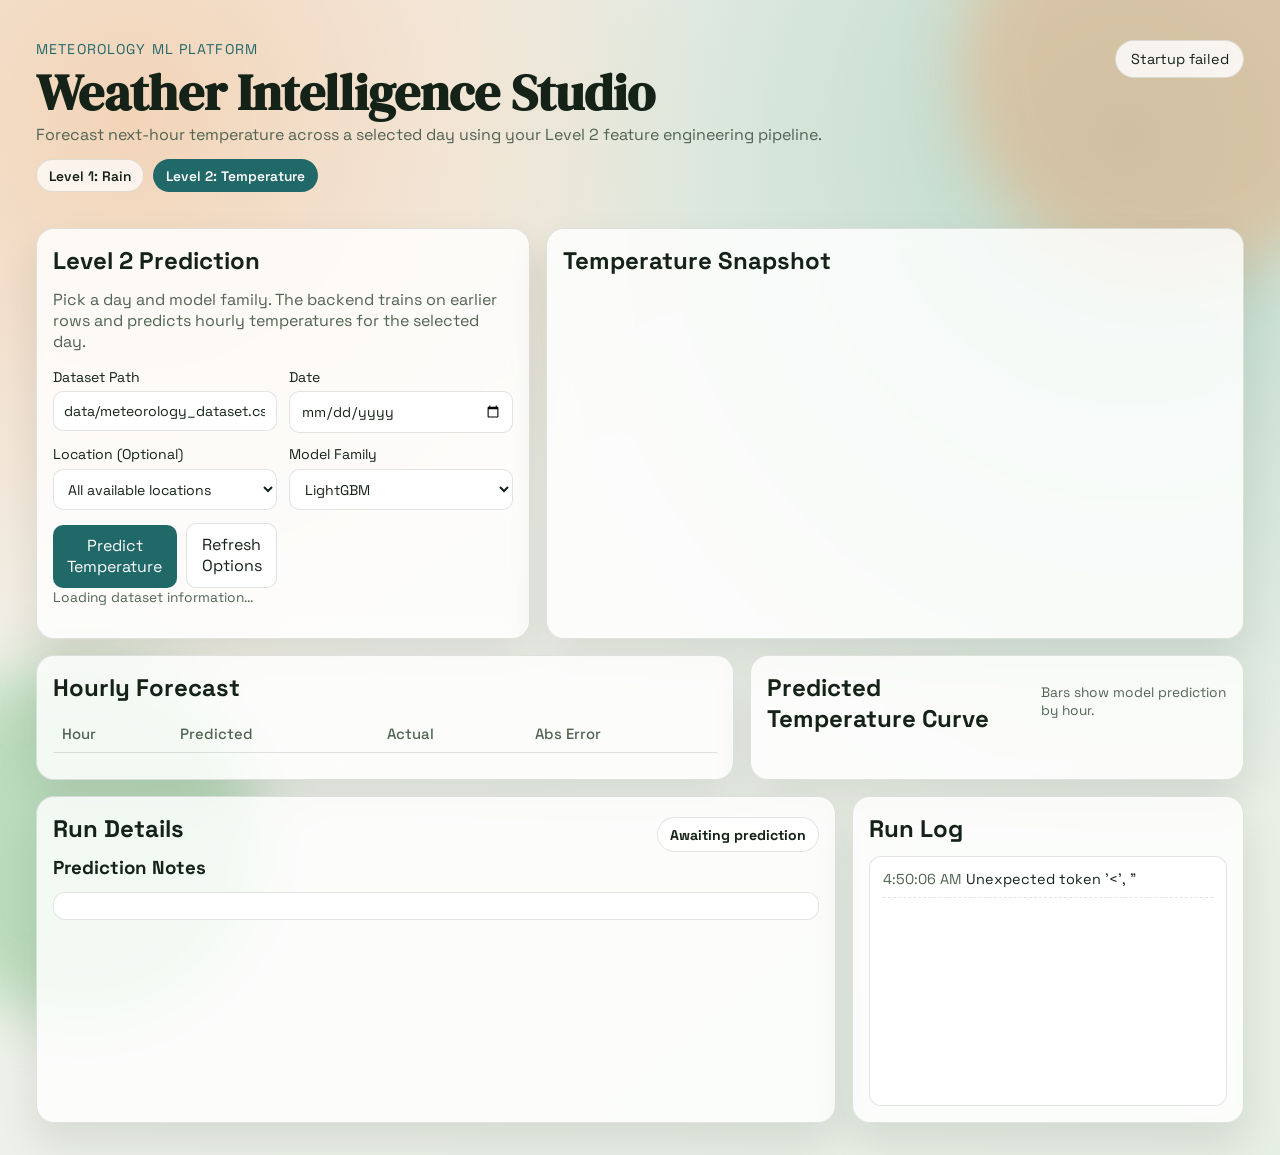
==== Interface/level2.html @ 1ecc757b "Level 2 Interface (Broken)" ====
<!doctype html>
<html lang="en">
<head>
	<meta charset="UTF-8">
	<meta name="viewport" content="width=device-width, initial-scale=1.0">
	<title>Weather Intelligence Studio - Level 2</title>
	<link rel="preconnect" href="https://fonts.googleapis.com">
	<link rel="preconnect" href="https://fonts.gstatic.com" crossorigin>
	<link href="https://fonts.googleapis.com/css2?family=Space+Grotesk:wght@400;500;700&family=DM+Serif+Display:ital@0;1&display=swap" rel="stylesheet">
	<link rel="stylesheet" href="style.css">
</head>
<body>
	<div class="bg-shape bg-shape-1" aria-hidden="true"></div>
	<div class="bg-shape bg-shape-2" aria-hidden="true"></div>

	<header class="topbar">
		<div>
			<p class="eyebrow">Meteorology ML Platform</p>
			<h1>Weather Intelligence Studio</h1>
			<p class="subtitle">Forecast next-hour temperature across a selected day using your Level 2 feature engineering pipeline.</p>
			<div class="level-nav">
				<a class="level-link" href="index.html">Level 1: Rain</a>
				<a class="level-link active" href="level2.html">Level 2: Temperature</a>
			</div>
		</div>
		<div class="status-pill" id="status-pill">System ready</div>
	</header>

	<main class="layout">
		<section class="card card-control">
			<h2>Level 2 Prediction</h2>
			<p class="card-intro">Pick a day and model family. The backend trains on earlier rows and predicts hourly temperatures for the selected day.</p>

			<form id="level2-form" class="controls-grid">
				<label>
					Dataset Path
					<input type="text" id="dataset-path" value="data/meteorology_dataset.csv" placeholder="Path to CSV dataset">
				</label>

				<label>
					Date
					<input type="date" id="selected-date">
				</label>

				<label>
					Location (Optional)
					<select id="location-select">
						<option value="">All available locations</option>
					</select>
				</label>

				<label>
					Model Family
					<select id="model-family">
						<option value="lgbm">LightGBM</option>
						<option value="xgb">XGBoost</option>
						<option value="rf">RandomForest</option>
						<option value="lr">Linear Regression</option>
						<option value="vote">Voting (RF + XGB + LGBM)</option>
					</select>
				</label>

				<div class="control-actions">
					<button type="submit" class="btn btn-primary" id="predict-btn">Predict Temperature</button>
					<button type="button" class="btn btn-secondary" id="refresh-options-btn">Refresh Options</button>
				</div>
			</form>

			<p class="hint" id="dataset-range">Loading dataset information...</p>
		</section>

		<section class="card card-kpis">
			<h2>Temperature Snapshot</h2>
			<div class="kpi-grid" id="kpi-grid"></div>
		</section>

		<section class="card card-ranking">
			<h2>Hourly Forecast</h2>
			<div class="table-wrap">
				<table>
					<thead>
						<tr>
							<th>Hour</th>
							<th>Predicted</th>
							<th>Actual</th>
							<th>Abs Error</th>
						</tr>
					</thead>
					<tbody id="hourly-body"></tbody>
				</table>
			</div>
		</section>

		<section class="card card-chart">
			<div class="section-head">
				<h2>Predicted Temperature Curve</h2>
				<p class="hint">Bars show model prediction by hour.</p>
			</div>
			<div id="bars" class="bars"></div>
		</section>

		<section class="card card-details">
			<div class="section-head">
				<h2>Run Details</h2>
				<div class="result-chip" id="prediction-chip">Awaiting prediction</div>
			</div>

			<div class="split-grid" id="split-grid"></div>

			<h3>Prediction Notes</h3>
			<div class="pre-box" id="prediction-notes"></div>
		</section>

		<section class="card card-log">
			<h2>Run Log</h2>
			<div id="run-log" class="log"></div>
		</section>
	</main>

	<template id="kpi-template">
		<article class="kpi-card">
			<p class="kpi-label"></p>
			<p class="kpi-value"></p>
			<p class="kpi-extra"></p>
		</article>
	</template>

	<script src="level2.js"></script>
</body>
</html>
---- Interface/style.css ----
:root {
	--bg-1: #f6f3ee;
	--bg-2: #e6efe4;
	--paper: rgba(255, 255, 255, 0.82);
	--paper-strong: #ffffff;
	--text: #142218;
	--muted: #516352;
	--line: rgba(20, 34, 24, 0.12);
	--primary: #216869;
	--secondary: #d66a2d;
	--accent: #2b8a3e;
	--danger: #a8332b;
	--shadow: 0 20px 40px rgba(20, 34, 24, 0.1);
}

* {
	box-sizing: border-box;
}

body {
	margin: 0;
	min-height: 100vh;
	color: var(--text);
	font-family: "Space Grotesk", sans-serif;
	background:
		radial-gradient(circle at 10% 10%, #f2d4b8 0%, transparent 38%),
		radial-gradient(circle at 88% 12%, #bad8c8 0%, transparent 45%),
		linear-gradient(140deg, var(--bg-1), var(--bg-2));
	position: relative;
	overflow-x: hidden;
}

.bg-shape {
	position: fixed;
	z-index: -1;
	border-radius: 50%;
	filter: blur(30px);
	opacity: 0.4;
}

.bg-shape-1 {
	width: 420px;
	height: 420px;
	background: #f19f68;
	top: -140px;
	right: -100px;
}

.bg-shape-2 {
	width: 360px;
	height: 360px;
	background: #6dbb7a;
	bottom: -120px;
	left: -100px;
}

.topbar {
	max-width: 1240px;
	margin: 0 auto;
	padding: 2.5rem 1rem 1.25rem;
	display: flex;
	align-items: flex-start;
	justify-content: space-between;
	gap: 1rem;
	animation: rise 500ms ease-out;
}

.eyebrow {
	margin: 0;
	color: var(--primary);
	font-size: 0.88rem;
	letter-spacing: 0.08em;
	text-transform: uppercase;
}

h1 {
	margin: 0.35rem 0 0.25rem;
	font-family: "DM Serif Display", serif;
	font-size: clamp(2rem, 4.2vw, 3.2rem);
	line-height: 1.1;
}

.subtitle {
	margin: 0;
	color: var(--muted);
}

.level-nav {
	margin-top: 0.9rem;
	display: flex;
	gap: 0.55rem;
	flex-wrap: wrap;
}

.level-link {
	display: inline-flex;
	align-items: center;
	padding: 0.4rem 0.75rem;
	border-radius: 999px;
	border: 1px solid var(--line);
	background: rgba(255, 255, 255, 0.7);
	color: var(--text);
	text-decoration: none;
	font-size: 0.86rem;
	font-weight: 600;
}

.level-link.active {
	background: var(--primary);
	border-color: transparent;
	color: #fff;
}

.status-pill {
	padding: 0.55rem 0.9rem;
	border-radius: 999px;
	border: 1px solid var(--line);
	background: var(--paper);
	backdrop-filter: blur(8px);
	font-size: 0.9rem;
}

.layout {
	max-width: 1240px;
	margin: 0 auto;
	padding: 1rem 1rem 2rem;
	display: grid;
	grid-template-columns: repeat(12, minmax(0, 1fr));
	gap: 1rem;
}

.card {
	border: 1px solid var(--line);
	border-radius: 18px;
	padding: 1rem;
	background: var(--paper);
	backdrop-filter: blur(9px);
	box-shadow: var(--shadow);
	animation: rise 500ms ease-out;
}

.card h2,
.card h3 {
	margin: 0 0 0.8rem;
}

.card-intro,
.hint {
	margin: 0 0 1rem;
	color: var(--muted);
}

.hint {
	font-size: 0.86rem;
}

.card-control { grid-column: span 5; }
.card-kpis { grid-column: span 7; }
.card-ranking { grid-column: span 7; }
.card-chart { grid-column: span 5; }
.card-details { grid-column: span 8; }
.card-log { grid-column: span 4; }

.controls-grid {
	display: grid;
	grid-template-columns: repeat(2, minmax(0, 1fr));
	gap: 0.8rem;
}

label {
	display: flex;
	flex-direction: column;
	gap: 0.35rem;
	font-size: 0.88rem;
}

input,
select,
button {
	font: inherit;
}

input,
select {
	width: 100%;
	border: 1px solid var(--line);
	border-radius: 10px;
	background: #fff;
	color: var(--text);
	padding: 0.6rem 0.65rem;
}

.control-actions {
	display: flex;
	align-items: flex-end;
	gap: 0.6rem;
}

.btn {
	border: none;
	border-radius: 10px;
	padding: 0.65rem 0.9rem;
	cursor: pointer;
	transition: transform 160ms ease, filter 160ms ease;
}

.btn:hover {
	transform: translateY(-1px);
	filter: brightness(1.02);
}

.btn-primary {
	background: var(--primary);
	color: #fff;
}

.btn-secondary {
	background: #fff;
	color: var(--text);
	border: 1px solid var(--line);
}

.upload-wrap {
	margin: 1rem 0 0;
	display: flex;
	align-items: center;
	gap: 0.7rem;
}

.badge {
	display: inline-flex;
	align-items: center;
	justify-content: center;
	min-width: 88px;
	padding: 0.35rem 0.55rem;
	border-radius: 999px;
	font-size: 0.82rem;
	font-weight: 700;
}

.badge-rain {
	background: rgba(214, 106, 45, 0.16);
	color: #8a3f15;
}

.badge-clear {
	background: rgba(43, 138, 62, 0.14);
	color: #206534;
}

.upload-label {
	color: var(--muted);
}

.kpi-grid {
	display: grid;
	grid-template-columns: repeat(2, minmax(0, 1fr));
	gap: 0.8rem;
}

.kpi-card {
	border: 1px solid var(--line);
	background: var(--paper-strong);
	border-radius: 14px;
	padding: 0.8rem;
}

.kpi-label {
	margin: 0;
	color: var(--muted);
	font-size: 0.82rem;
}

.kpi-value {
	margin: 0.2rem 0;
	font-family: "DM Serif Display", serif;
	font-size: 1.7rem;
	line-height: 1;
}

.kpi-extra {
	margin: 0;
	font-size: 0.84rem;
	color: var(--muted);
}

.table-wrap {
	overflow-x: auto;
}

table {
	width: 100%;
	border-collapse: collapse;
	font-size: 0.93rem;
}

th,
td {
	border-bottom: 1px solid var(--line);
	padding: 0.55rem;
	text-align: left;
}

th {
	color: var(--muted);
	font-weight: 500;
}

tr.highlight {
	background: rgba(43, 138, 62, 0.09);
}

.section-head {
	display: flex;
	justify-content: space-between;
	align-items: center;
	gap: 0.8rem;
}

.bars {
	margin-top: 1rem;
	display: grid;
	gap: 0.7rem;
}

.bar-row {
	display: grid;
	grid-template-columns: 110px 1fr 60px;
	align-items: center;
	gap: 0.6rem;
}

.bar-track {
	height: 14px;
	background: rgba(20, 34, 24, 0.08);
	border-radius: 999px;
	overflow: hidden;
}

.bar-fill {
	height: 100%;
	border-radius: 999px;
	transition: width 500ms ease;
}

.split-grid {
	display: grid;
	grid-template-columns: repeat(3, minmax(0, 1fr));
	gap: 0.7rem;
}

.split-card {
	border: 1px solid var(--line);
	background: var(--paper-strong);
	border-radius: 12px;
	padding: 0.7rem;
}

.split-card h4 {
	margin: 0 0 0.5rem;
}

.split-stat {
	margin: 0.25rem 0;
	font-size: 0.9rem;
}

.matrix {
	display: grid;
	grid-template-columns: repeat(2, 1fr);
	gap: 0.45rem;
	max-width: 350px;
	margin-bottom: 1rem;
}

.cell {
	border: 1px solid var(--line);
	border-radius: 10px;
	padding: 0.7rem;
	background: #fff;
	text-align: center;
}

.cell-label {
	display: block;
	color: var(--muted);
	font-size: 0.78rem;
}

.cell-value {
	font-size: 1.2rem;
	font-weight: 700;
}

.pre-box {
	margin: 0;
	border: 1px solid var(--line);
	background: #fff;
	border-radius: 12px;
	padding: 0.8rem;
	max-height: 220px;
	overflow: auto;
}

.pre-box p {
	margin: 0 0 0.7rem;
}

.pre-box p:last-child {
	margin-bottom: 0;
}

.result-chip {
	padding: 0.45rem 0.75rem;
	border-radius: 999px;
	font-size: 0.88rem;
	font-weight: 700;
	border: 1px solid var(--line);
	background: rgba(255, 255, 255, 0.75);
}

.chip-rain {
	background: rgba(214, 106, 45, 0.16);
	color: #8a3f15;
	border-color: rgba(214, 106, 45, 0.28);
}

.chip-clear {
	background: rgba(43, 138, 62, 0.14);
	color: #206534;
	border-color: rgba(43, 138, 62, 0.24);
}

.log {
	border: 1px solid var(--line);
	background: #fff;
	border-radius: 12px;
	padding: 0.8rem;
	min-height: 250px;
	max-height: 430px;
	overflow: auto;
	font-size: 0.9rem;
}

.log-entry {
	margin: 0 0 0.55rem;
	padding-bottom: 0.55rem;
	border-bottom: 1px dashed var(--line);
}

.log-time {
	color: var(--muted);
	margin-right: 0.35rem;
}

@keyframes rise {
	from {
		opacity: 0;
		transform: translateY(12px);
	}
	to {
		opacity: 1;
		transform: translateY(0);
	}
}

@media (max-width: 1080px) {
	.card-control,
	.card-kpis,
	.card-ranking,
	.card-chart,
	.card-details,
	.card-log {
		grid-column: span 12;
	}

	.controls-grid {
		grid-template-columns: 1fr;
	}

	.control-actions {
		align-items: center;
	}
}

@media (max-width: 720px) {
	.topbar {
		flex-direction: column;
	}

	.kpi-grid,
	.split-grid {
		grid-template-columns: 1fr;
	}

	.bar-row {
		grid-template-columns: 1fr;
	}
}
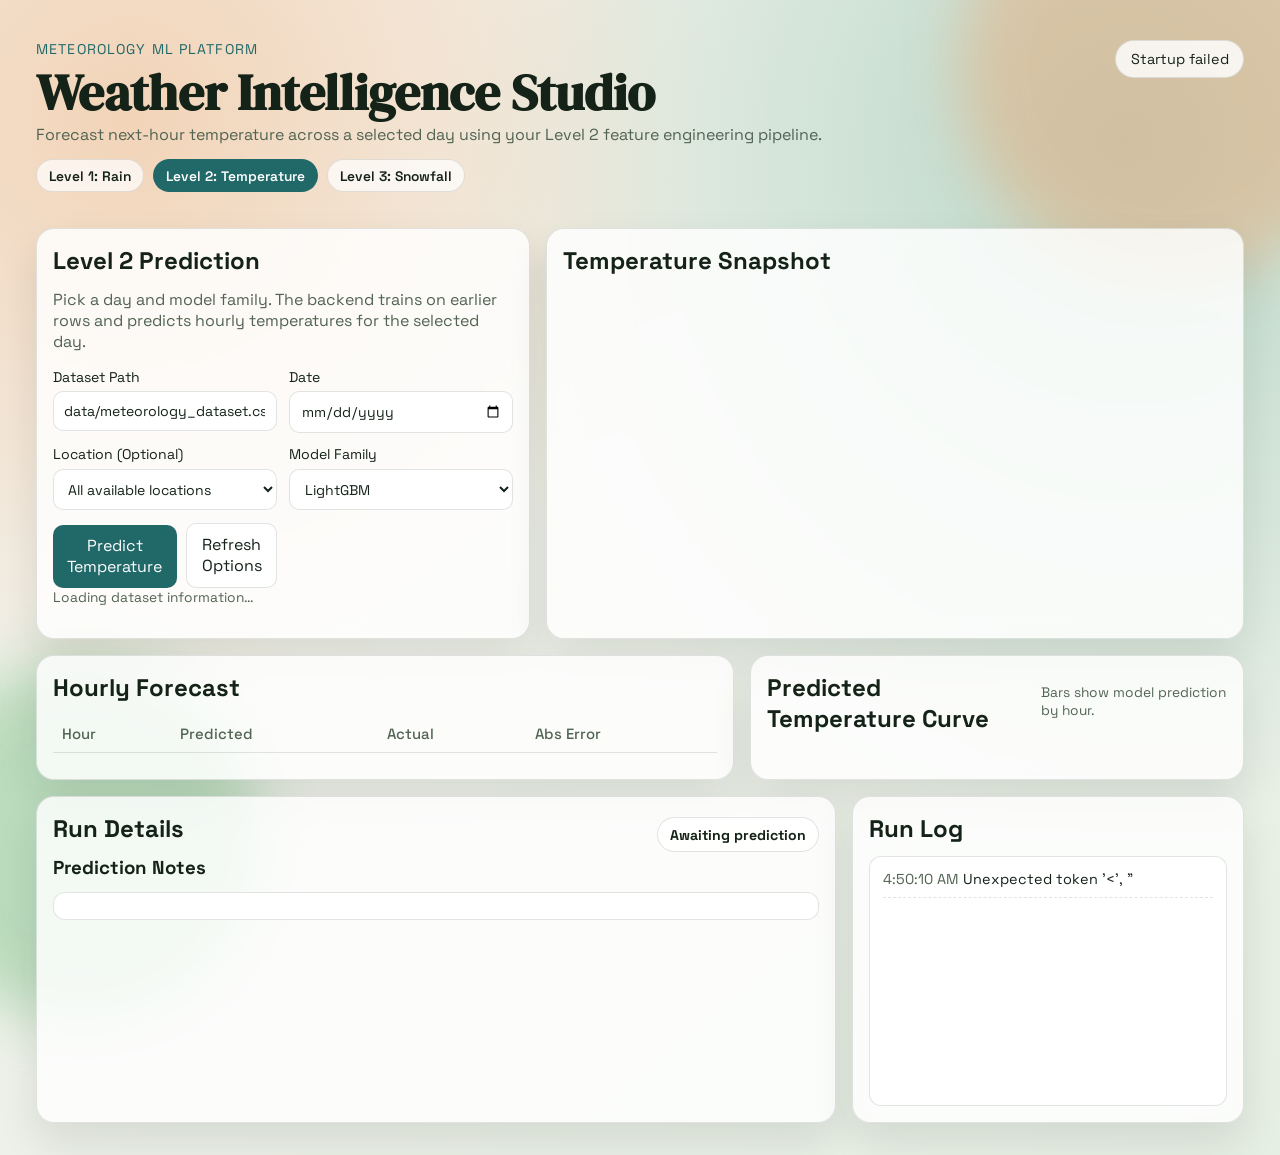
==== commit 5f8ce531: "Added Snowfall Prediction to Website" ====
--- a/Interface/level2.html
+++ b/Interface/level2.html
@@ -1,130 +1,157 @@
 <!doctype html>
 <html lang="en">
-<head>
-	<meta charset="UTF-8">
-	<meta name="viewport" content="width=device-width, initial-scale=1.0">
-	<title>Weather Intelligence Studio - Level 2</title>
-	<link rel="preconnect" href="https://fonts.googleapis.com">
-	<link rel="preconnect" href="https://fonts.gstatic.com" crossorigin>
-	<link href="https://fonts.googleapis.com/css2?family=Space+Grotesk:wght@400;500;700&family=DM+Serif+Display:ital@0;1&display=swap" rel="stylesheet">
-	<link rel="stylesheet" href="style.css">
-</head>
-<body>
-	<div class="bg-shape bg-shape-1" aria-hidden="true"></div>
-	<div class="bg-shape bg-shape-2" aria-hidden="true"></div>
+  <head>
+    <meta charset="UTF-8" />
+    <meta name="viewport" content="width=device-width, initial-scale=1.0" />
+    <title>Weather Intelligence Studio - Level 2</title>
+    <link rel="preconnect" href="https://fonts.googleapis.com" />
+    <link rel="preconnect" href="https://fonts.gstatic.com" crossorigin />
+    <link
+      href="https://fonts.googleapis.com/css2?family=Space+Grotesk:wght@400;500;700&family=DM+Serif+Display:ital@0;1&display=swap"
+      rel="stylesheet"
+    />
+    <link rel="stylesheet" href="style.css" />
+  </head>
+  <body>
+    <div class="bg-shape bg-shape-1" aria-hidden="true"></div>
+    <div class="bg-shape bg-shape-2" aria-hidden="true"></div>
 
-	<header class="topbar">
-		<div>
-			<p class="eyebrow">Meteorology ML Platform</p>
-			<h1>Weather Intelligence Studio</h1>
-			<p class="subtitle">Forecast next-hour temperature across a selected day using your Level 2 feature engineering pipeline.</p>
-			<div class="level-nav">
-				<a class="level-link" href="index.html">Level 1: Rain</a>
-				<a class="level-link active" href="level2.html">Level 2: Temperature</a>
-			</div>
-		</div>
-		<div class="status-pill" id="status-pill">System ready</div>
-	</header>
+    <header class="topbar">
+      <div>
+        <p class="eyebrow">Meteorology ML Platform</p>
+        <h1>Weather Intelligence Studio</h1>
+        <p class="subtitle">
+          Forecast next-hour temperature across a selected day using your Level
+          2 feature engineering pipeline.
+        </p>
+        <div class="level-nav">
+          <a class="level-link" href="index.html">Level 1: Rain</a>
+          <a class="level-link active" href="level2.html"
+            >Level 2: Temperature</a
+          >
+          <a class="level-link" href="level3.html">Level 3: Snowfall</a>
+        </div>
+      </div>
+      <div class="status-pill" id="status-pill">System ready</div>
+    </header>
 
-	<main class="layout">
-		<section class="card card-control">
-			<h2>Level 2 Prediction</h2>
-			<p class="card-intro">Pick a day and model family. The backend trains on earlier rows and predicts hourly temperatures for the selected day.</p>
+    <main class="layout">
+      <section class="card card-control">
+        <h2>Level 2 Prediction</h2>
+        <p class="card-intro">
+          Pick a day and model family. The backend trains on earlier rows and
+          predicts hourly temperatures for the selected day.
+        </p>
 
-			<form id="level2-form" class="controls-grid">
-				<label>
-					Dataset Path
-					<input type="text" id="dataset-path" value="data/meteorology_dataset.csv" placeholder="Path to CSV dataset">
-				</label>
+        <form id="level2-form" class="controls-grid">
+          <label>
+            Dataset Path
+            <input
+              type="text"
+              id="dataset-path"
+              value="data/meteorology_dataset.csv"
+              placeholder="Path to CSV dataset"
+            />
+          </label>
 
-				<label>
-					Date
-					<input type="date" id="selected-date">
-				</label>
+          <label>
+            Date
+            <input type="date" id="selected-date" />
+          </label>
 
-				<label>
-					Location (Optional)
-					<select id="location-select">
-						<option value="">All available locations</option>
-					</select>
-				</label>
+          <label>
+            Location (Optional)
+            <select id="location-select">
+              <option value="">All available locations</option>
+            </select>
+          </label>
 
-				<label>
-					Model Family
-					<select id="model-family">
-						<option value="lgbm">LightGBM</option>
-						<option value="xgb">XGBoost</option>
-						<option value="rf">RandomForest</option>
-						<option value="lr">Linear Regression</option>
-						<option value="vote">Voting (RF + XGB + LGBM)</option>
-					</select>
-				</label>
+          <label>
+            Model Family
+            <select id="model-family">
+              <option value="lgbm">LightGBM</option>
+              <option value="xgb">XGBoost</option>
+              <option value="rf">RandomForest</option>
+              <option value="lr">Linear Regression</option>
+              <option value="vote">Voting (RF + XGB + LGBM)</option>
+            </select>
+          </label>
 
-				<div class="control-actions">
-					<button type="submit" class="btn btn-primary" id="predict-btn">Predict Temperature</button>
-					<button type="button" class="btn btn-secondary" id="refresh-options-btn">Refresh Options</button>
-				</div>
-			</form>
+          <div class="control-actions">
+            <button type="submit" class="btn btn-primary" id="predict-btn">
+              Predict Temperature
+            </button>
+            <button
+              type="button"
+              class="btn btn-secondary"
+              id="refresh-options-btn"
+            >
+              Refresh Options
+            </button>
+          </div>
+        </form>
 
-			<p class="hint" id="dataset-range">Loading dataset information...</p>
-		</section>
+        <p class="hint" id="dataset-range">Loading dataset information...</p>
+      </section>
 
-		<section class="card card-kpis">
-			<h2>Temperature Snapshot</h2>
-			<div class="kpi-grid" id="kpi-grid"></div>
-		</section>
+      <section class="card card-kpis">
+        <h2>Temperature Snapshot</h2>
+        <div class="kpi-grid" id="kpi-grid"></div>
+      </section>
 
-		<section class="card card-ranking">
-			<h2>Hourly Forecast</h2>
-			<div class="table-wrap">
-				<table>
-					<thead>
-						<tr>
-							<th>Hour</th>
-							<th>Predicted</th>
-							<th>Actual</th>
-							<th>Abs Error</th>
-						</tr>
-					</thead>
-					<tbody id="hourly-body"></tbody>
-				</table>
-			</div>
-		</section>
+      <section class="card card-ranking">
+        <h2>Hourly Forecast</h2>
+        <div class="table-wrap">
+          <table>
+            <thead>
+              <tr>
+                <th>Hour</th>
+                <th>Predicted</th>
+                <th>Actual</th>
+                <th>Abs Error</th>
+              </tr>
+            </thead>
+            <tbody id="hourly-body"></tbody>
+          </table>
+        </div>
+      </section>
 
-		<section class="card card-chart">
-			<div class="section-head">
-				<h2>Predicted Temperature Curve</h2>
-				<p class="hint">Bars show model prediction by hour.</p>
-			</div>
-			<div id="bars" class="bars"></div>
-		</section>
+      <section class="card card-chart">
+        <div class="section-head">
+          <h2>Predicted Temperature Curve</h2>
+          <p class="hint">Bars show model prediction by hour.</p>
+        </div>
+        <div id="bars" class="bars"></div>
+      </section>
 
-		<section class="card card-details">
-			<div class="section-head">
-				<h2>Run Details</h2>
-				<div class="result-chip" id="prediction-chip">Awaiting prediction</div>
-			</div>
+      <section class="card card-details">
+        <div class="section-head">
+          <h2>Run Details</h2>
+          <div class="result-chip" id="prediction-chip">
+            Awaiting prediction
+          </div>
+        </div>
 
-			<div class="split-grid" id="split-grid"></div>
+        <div class="split-grid" id="split-grid"></div>
 
-			<h3>Prediction Notes</h3>
-			<div class="pre-box" id="prediction-notes"></div>
-		</section>
+        <h3>Prediction Notes</h3>
+        <div class="pre-box" id="prediction-notes"></div>
+      </section>
 
-		<section class="card card-log">
-			<h2>Run Log</h2>
-			<div id="run-log" class="log"></div>
-		</section>
-	</main>
+      <section class="card card-log">
+        <h2>Run Log</h2>
+        <div id="run-log" class="log"></div>
+      </section>
+    </main>
 
-	<template id="kpi-template">
-		<article class="kpi-card">
-			<p class="kpi-label"></p>
-			<p class="kpi-value"></p>
-			<p class="kpi-extra"></p>
-		</article>
-	</template>
+    <template id="kpi-template">
+      <article class="kpi-card">
+        <p class="kpi-label"></p>
+        <p class="kpi-value"></p>
+        <p class="kpi-extra"></p>
+      </article>
+    </template>
 
-	<script src="level2.js"></script>
-</body>
+    <script src="level2.js"></script>
+  </body>
 </html>
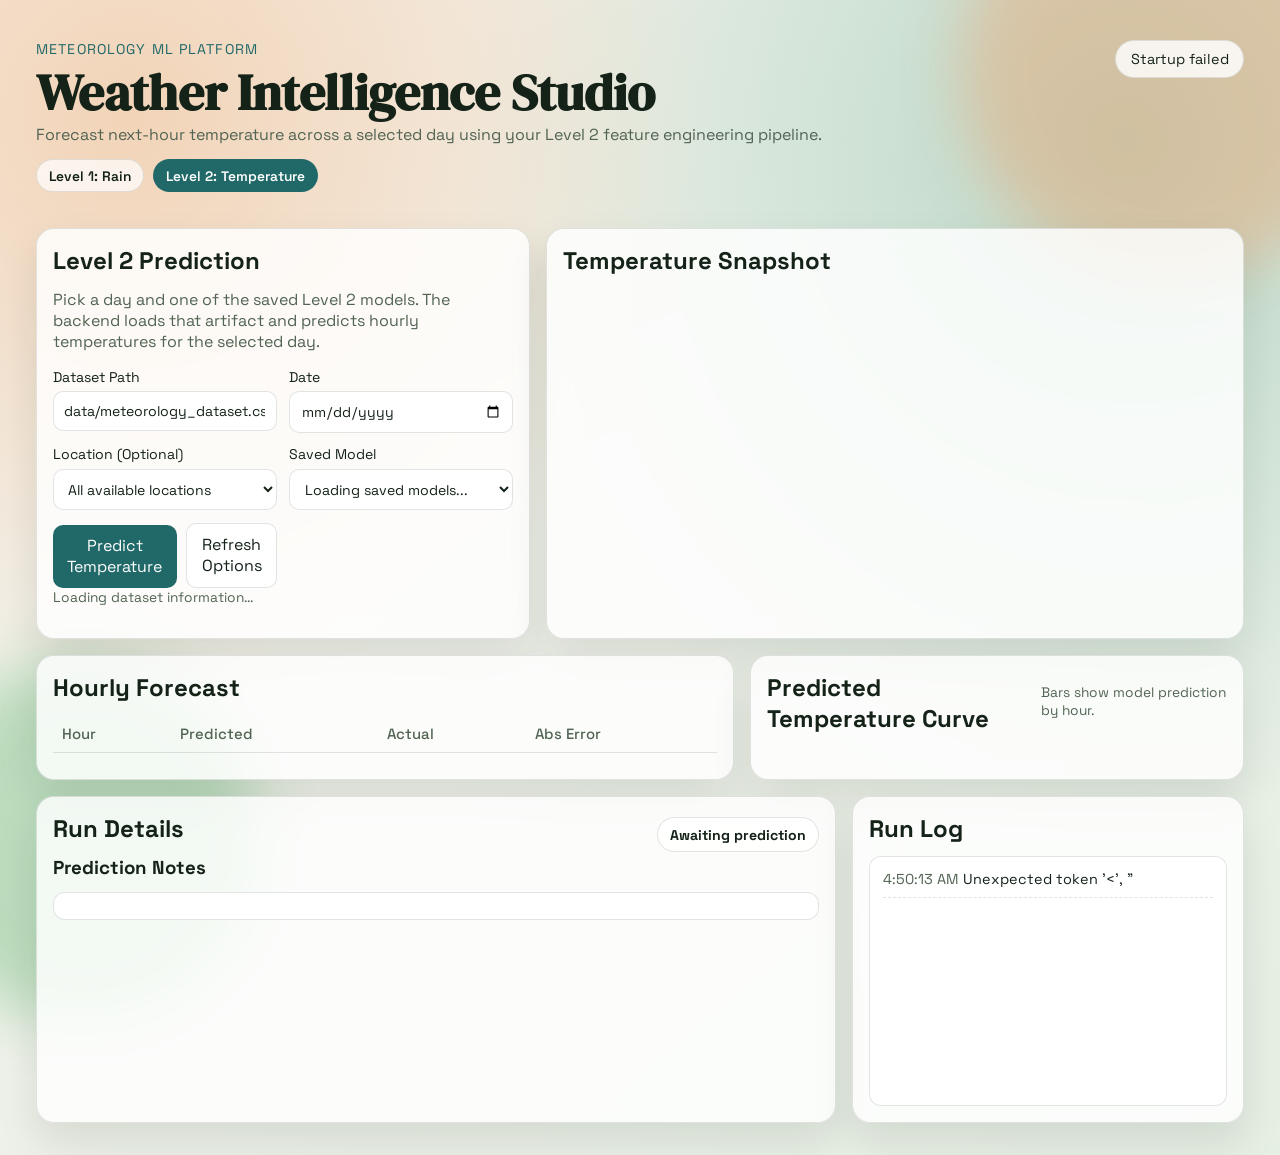
==== commit ebc0b82c: "Level 2 Improvements (Still Bad)" ====
--- a/Interface/level2.html
+++ b/Interface/level2.html
@@ -1,157 +1,126 @@
 <!doctype html>
 <html lang="en">
-  <head>
-    <meta charset="UTF-8" />
-    <meta name="viewport" content="width=device-width, initial-scale=1.0" />
-    <title>Weather Intelligence Studio - Level 2</title>
-    <link rel="preconnect" href="https://fonts.googleapis.com" />
-    <link rel="preconnect" href="https://fonts.gstatic.com" crossorigin />
-    <link
-      href="https://fonts.googleapis.com/css2?family=Space+Grotesk:wght@400;500;700&family=DM+Serif+Display:ital@0;1&display=swap"
-      rel="stylesheet"
-    />
-    <link rel="stylesheet" href="style.css" />
-  </head>
-  <body>
-    <div class="bg-shape bg-shape-1" aria-hidden="true"></div>
-    <div class="bg-shape bg-shape-2" aria-hidden="true"></div>
+<head>
+	<meta charset="UTF-8">
+	<meta name="viewport" content="width=device-width, initial-scale=1.0">
+	<title>Weather Intelligence Studio - Level 2</title>
+	<link rel="preconnect" href="https://fonts.googleapis.com">
+	<link rel="preconnect" href="https://fonts.gstatic.com" crossorigin>
+	<link href="https://fonts.googleapis.com/css2?family=Space+Grotesk:wght@400;500;700&family=DM+Serif+Display:ital@0;1&display=swap" rel="stylesheet">
+	<link rel="stylesheet" href="style.css">
+</head>
+<body>
+	<div class="bg-shape bg-shape-1" aria-hidden="true"></div>
+	<div class="bg-shape bg-shape-2" aria-hidden="true"></div>
 
-    <header class="topbar">
-      <div>
-        <p class="eyebrow">Meteorology ML Platform</p>
-        <h1>Weather Intelligence Studio</h1>
-        <p class="subtitle">
-          Forecast next-hour temperature across a selected day using your Level
-          2 feature engineering pipeline.
-        </p>
-        <div class="level-nav">
-          <a class="level-link" href="index.html">Level 1: Rain</a>
-          <a class="level-link active" href="level2.html"
-            >Level 2: Temperature</a
-          >
-          <a class="level-link" href="level3.html">Level 3: Snowfall</a>
-        </div>
-      </div>
-      <div class="status-pill" id="status-pill">System ready</div>
-    </header>
+	<header class="topbar">
+		<div>
+			<p class="eyebrow">Meteorology ML Platform</p>
+			<h1>Weather Intelligence Studio</h1>
+			<p class="subtitle">Forecast next-hour temperature across a selected day using your Level 2 feature engineering pipeline.</p>
+			<div class="level-nav">
+				<a class="level-link" href="index.html">Level 1: Rain</a>
+				<a class="level-link active" href="level2.html">Level 2: Temperature</a>
+			</div>
+		</div>
+		<div class="status-pill" id="status-pill">System ready</div>
+	</header>
 
-    <main class="layout">
-      <section class="card card-control">
-        <h2>Level 2 Prediction</h2>
-        <p class="card-intro">
-          Pick a day and model family. The backend trains on earlier rows and
-          predicts hourly temperatures for the selected day.
-        </p>
+	<main class="layout">
+		<section class="card card-control">
+			<h2>Level 2 Prediction</h2>
+			<p class="card-intro">Pick a day and one of the saved Level 2 models. The backend loads that artifact and predicts hourly temperatures for the selected day.</p>
 
-        <form id="level2-form" class="controls-grid">
-          <label>
-            Dataset Path
-            <input
-              type="text"
-              id="dataset-path"
-              value="data/meteorology_dataset.csv"
-              placeholder="Path to CSV dataset"
-            />
-          </label>
+			<form id="level2-form" class="controls-grid">
+				<label>
+					Dataset Path
+					<input type="text" id="dataset-path" value="data/meteorology_dataset.csv" placeholder="Path to CSV dataset">
+				</label>
 
-          <label>
-            Date
-            <input type="date" id="selected-date" />
-          </label>
+				<label>
+					Date
+					<input type="date" id="selected-date">
+				</label>
 
-          <label>
-            Location (Optional)
-            <select id="location-select">
-              <option value="">All available locations</option>
-            </select>
-          </label>
+				<label>
+					Location (Optional)
+					<select id="location-select">
+						<option value="">All available locations</option>
+					</select>
+				</label>
 
-          <label>
-            Model Family
-            <select id="model-family">
-              <option value="lgbm">LightGBM</option>
-              <option value="xgb">XGBoost</option>
-              <option value="rf">RandomForest</option>
-              <option value="lr">Linear Regression</option>
-              <option value="vote">Voting (RF + XGB + LGBM)</option>
-            </select>
-          </label>
+				<label>
+					Saved Model
+					<select id="model-family">
+						<option value="">Loading saved models...</option>
+					</select>
+				</label>
 
-          <div class="control-actions">
-            <button type="submit" class="btn btn-primary" id="predict-btn">
-              Predict Temperature
-            </button>
-            <button
-              type="button"
-              class="btn btn-secondary"
-              id="refresh-options-btn"
-            >
-              Refresh Options
-            </button>
-          </div>
-        </form>
+				<div class="control-actions">
+					<button type="submit" class="btn btn-primary" id="predict-btn">Predict Temperature</button>
+					<button type="button" class="btn btn-secondary" id="refresh-options-btn">Refresh Options</button>
+				</div>
+			</form>
 
-        <p class="hint" id="dataset-range">Loading dataset information...</p>
-      </section>
+			<p class="hint" id="dataset-range">Loading dataset information...</p>
+		</section>
 
-      <section class="card card-kpis">
-        <h2>Temperature Snapshot</h2>
-        <div class="kpi-grid" id="kpi-grid"></div>
-      </section>
+		<section class="card card-kpis">
+			<h2>Temperature Snapshot</h2>
+			<div class="kpi-grid" id="kpi-grid"></div>
+		</section>
 
-      <section class="card card-ranking">
-        <h2>Hourly Forecast</h2>
-        <div class="table-wrap">
-          <table>
-            <thead>
-              <tr>
-                <th>Hour</th>
-                <th>Predicted</th>
-                <th>Actual</th>
-                <th>Abs Error</th>
-              </tr>
-            </thead>
-            <tbody id="hourly-body"></tbody>
-          </table>
-        </div>
-      </section>
+		<section class="card card-ranking">
+			<h2>Hourly Forecast</h2>
+			<div class="table-wrap">
+				<table>
+					<thead>
+						<tr>
+							<th>Hour</th>
+							<th>Predicted</th>
+							<th>Actual</th>
+							<th>Abs Error</th>
+						</tr>
+					</thead>
+					<tbody id="hourly-body"></tbody>
+				</table>
+			</div>
+		</section>
 
-      <section class="card card-chart">
-        <div class="section-head">
-          <h2>Predicted Temperature Curve</h2>
-          <p class="hint">Bars show model prediction by hour.</p>
-        </div>
-        <div id="bars" class="bars"></div>
-      </section>
+		<section class="card card-chart">
+			<div class="section-head">
+				<h2>Predicted Temperature Curve</h2>
+				<p class="hint">Bars show model prediction by hour.</p>
+			</div>
+			<div id="bars" class="bars"></div>
+		</section>
 
-      <section class="card card-details">
-        <div class="section-head">
-          <h2>Run Details</h2>
-          <div class="result-chip" id="prediction-chip">
-            Awaiting prediction
-          </div>
-        </div>
+		<section class="card card-details">
+			<div class="section-head">
+				<h2>Run Details</h2>
+				<div class="result-chip" id="prediction-chip">Awaiting prediction</div>
+			</div>
 
-        <div class="split-grid" id="split-grid"></div>
+			<div class="split-grid" id="split-grid"></div>
 
-        <h3>Prediction Notes</h3>
-        <div class="pre-box" id="prediction-notes"></div>
-      </section>
+			<h3>Prediction Notes</h3>
+			<div class="pre-box" id="prediction-notes"></div>
+		</section>
 
-      <section class="card card-log">
-        <h2>Run Log</h2>
-        <div id="run-log" class="log"></div>
-      </section>
-    </main>
+		<section class="card card-log">
+			<h2>Run Log</h2>
+			<div id="run-log" class="log"></div>
+		</section>
+	</main>
 
-    <template id="kpi-template">
-      <article class="kpi-card">
-        <p class="kpi-label"></p>
-        <p class="kpi-value"></p>
-        <p class="kpi-extra"></p>
-      </article>
-    </template>
+	<template id="kpi-template">
+		<article class="kpi-card">
+			<p class="kpi-label"></p>
+			<p class="kpi-value"></p>
+			<p class="kpi-extra"></p>
+		</article>
+	</template>
 
-    <script src="level2.js"></script>
-  </body>
+	<script src="level2.js"></script>
+</body>
 </html>
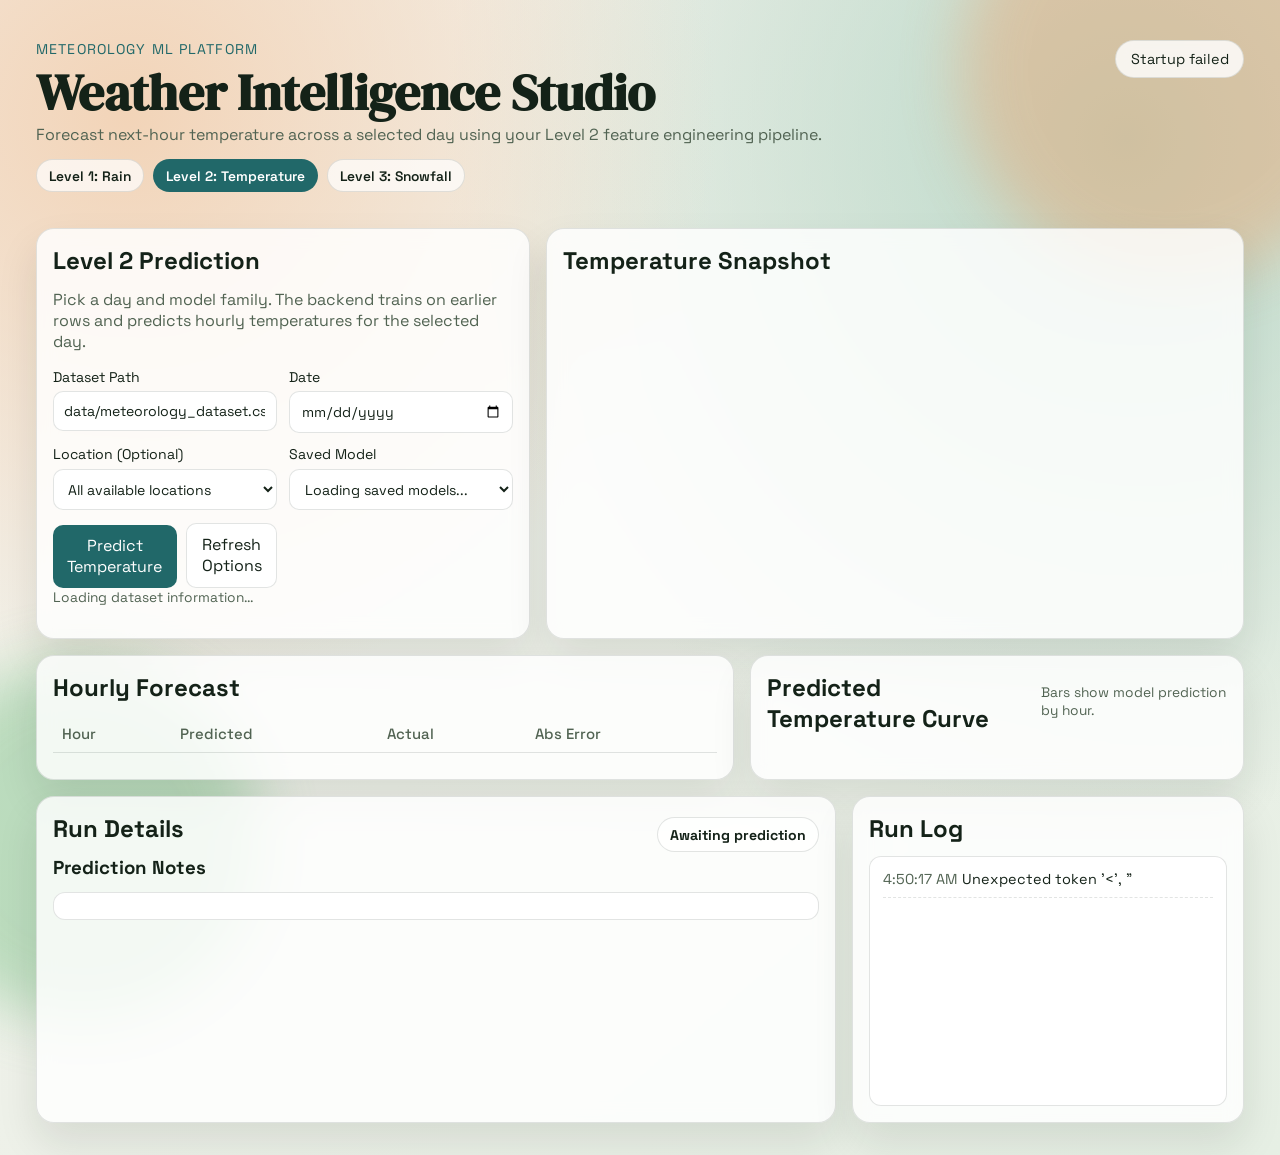
==== commit ded6a893: "Merge branch 'main' of github.com:GrecoLucas/Weather-Prediction" ====
--- a/Interface/level2.html
+++ b/Interface/level2.html
@@ -1,53 +1,70 @@
 <!doctype html>
 <html lang="en">
-<head>
-	<meta charset="UTF-8">
-	<meta name="viewport" content="width=device-width, initial-scale=1.0">
-	<title>Weather Intelligence Studio - Level 2</title>
-	<link rel="preconnect" href="https://fonts.googleapis.com">
-	<link rel="preconnect" href="https://fonts.gstatic.com" crossorigin>
-	<link href="https://fonts.googleapis.com/css2?family=Space+Grotesk:wght@400;500;700&family=DM+Serif+Display:ital@0;1&display=swap" rel="stylesheet">
-	<link rel="stylesheet" href="style.css">
-</head>
-<body>
-	<div class="bg-shape bg-shape-1" aria-hidden="true"></div>
-	<div class="bg-shape bg-shape-2" aria-hidden="true"></div>
+  <head>
+    <meta charset="UTF-8" />
+    <meta name="viewport" content="width=device-width, initial-scale=1.0" />
+    <title>Weather Intelligence Studio - Level 2</title>
+    <link rel="preconnect" href="https://fonts.googleapis.com" />
+    <link rel="preconnect" href="https://fonts.gstatic.com" crossorigin />
+    <link
+      href="https://fonts.googleapis.com/css2?family=Space+Grotesk:wght@400;500;700&family=DM+Serif+Display:ital@0;1&display=swap"
+      rel="stylesheet"
+    />
+    <link rel="stylesheet" href="style.css" />
+  </head>
+  <body>
+    <div class="bg-shape bg-shape-1" aria-hidden="true"></div>
+    <div class="bg-shape bg-shape-2" aria-hidden="true"></div>
 
-	<header class="topbar">
-		<div>
-			<p class="eyebrow">Meteorology ML Platform</p>
-			<h1>Weather Intelligence Studio</h1>
-			<p class="subtitle">Forecast next-hour temperature across a selected day using your Level 2 feature engineering pipeline.</p>
-			<div class="level-nav">
-				<a class="level-link" href="index.html">Level 1: Rain</a>
-				<a class="level-link active" href="level2.html">Level 2: Temperature</a>
-			</div>
-		</div>
-		<div class="status-pill" id="status-pill">System ready</div>
-	</header>
+    <header class="topbar">
+      <div>
+        <p class="eyebrow">Meteorology ML Platform</p>
+        <h1>Weather Intelligence Studio</h1>
+        <p class="subtitle">
+          Forecast next-hour temperature across a selected day using your Level
+          2 feature engineering pipeline.
+        </p>
+        <div class="level-nav">
+          <a class="level-link" href="index.html">Level 1: Rain</a>
+          <a class="level-link active" href="level2.html"
+            >Level 2: Temperature</a
+          >
+          <a class="level-link" href="level3.html">Level 3: Snowfall</a>
+        </div>
+      </div>
+      <div class="status-pill" id="status-pill">System ready</div>
+    </header>
 
-	<main class="layout">
-		<section class="card card-control">
-			<h2>Level 2 Prediction</h2>
-			<p class="card-intro">Pick a day and one of the saved Level 2 models. The backend loads that artifact and predicts hourly temperatures for the selected day.</p>
+    <main class="layout">
+      <section class="card card-control">
+        <h2>Level 2 Prediction</h2>
+        <p class="card-intro">
+          Pick a day and model family. The backend trains on earlier rows and
+          predicts hourly temperatures for the selected day.
+        </p>
 
-			<form id="level2-form" class="controls-grid">
-				<label>
-					Dataset Path
-					<input type="text" id="dataset-path" value="data/meteorology_dataset.csv" placeholder="Path to CSV dataset">
-				</label>
+        <form id="level2-form" class="controls-grid">
+          <label>
+            Dataset Path
+            <input
+              type="text"
+              id="dataset-path"
+              value="data/meteorology_dataset.csv"
+              placeholder="Path to CSV dataset"
+            />
+          </label>
 
-				<label>
-					Date
-					<input type="date" id="selected-date">
-				</label>
+          <label>
+            Date
+            <input type="date" id="selected-date" />
+          </label>
 
-				<label>
-					Location (Optional)
-					<select id="location-select">
-						<option value="">All available locations</option>
-					</select>
-				</label>
+          <label>
+            Location (Optional)
+            <select id="location-select">
+              <option value="">All available locations</option>
+            </select>
+          </label>
 
 				<label>
 					Saved Model
@@ -56,71 +73,81 @@
 					</select>
 				</label>
 
-				<div class="control-actions">
-					<button type="submit" class="btn btn-primary" id="predict-btn">Predict Temperature</button>
-					<button type="button" class="btn btn-secondary" id="refresh-options-btn">Refresh Options</button>
-				</div>
-			</form>
+          <div class="control-actions">
+            <button type="submit" class="btn btn-primary" id="predict-btn">
+              Predict Temperature
+            </button>
+            <button
+              type="button"
+              class="btn btn-secondary"
+              id="refresh-options-btn"
+            >
+              Refresh Options
+            </button>
+          </div>
+        </form>
 
-			<p class="hint" id="dataset-range">Loading dataset information...</p>
-		</section>
+        <p class="hint" id="dataset-range">Loading dataset information...</p>
+      </section>
 
-		<section class="card card-kpis">
-			<h2>Temperature Snapshot</h2>
-			<div class="kpi-grid" id="kpi-grid"></div>
-		</section>
+      <section class="card card-kpis">
+        <h2>Temperature Snapshot</h2>
+        <div class="kpi-grid" id="kpi-grid"></div>
+      </section>
 
-		<section class="card card-ranking">
-			<h2>Hourly Forecast</h2>
-			<div class="table-wrap">
-				<table>
-					<thead>
-						<tr>
-							<th>Hour</th>
-							<th>Predicted</th>
-							<th>Actual</th>
-							<th>Abs Error</th>
-						</tr>
-					</thead>
-					<tbody id="hourly-body"></tbody>
-				</table>
-			</div>
-		</section>
+      <section class="card card-ranking">
+        <h2>Hourly Forecast</h2>
+        <div class="table-wrap">
+          <table>
+            <thead>
+              <tr>
+                <th>Hour</th>
+                <th>Predicted</th>
+                <th>Actual</th>
+                <th>Abs Error</th>
+              </tr>
+            </thead>
+            <tbody id="hourly-body"></tbody>
+          </table>
+        </div>
+      </section>
 
-		<section class="card card-chart">
-			<div class="section-head">
-				<h2>Predicted Temperature Curve</h2>
-				<p class="hint">Bars show model prediction by hour.</p>
-			</div>
-			<div id="bars" class="bars"></div>
-		</section>
+      <section class="card card-chart">
+        <div class="section-head">
+          <h2>Predicted Temperature Curve</h2>
+          <p class="hint">Bars show model prediction by hour.</p>
+        </div>
+        <div id="bars" class="bars"></div>
+      </section>
 
-		<section class="card card-details">
-			<div class="section-head">
-				<h2>Run Details</h2>
-				<div class="result-chip" id="prediction-chip">Awaiting prediction</div>
-			</div>
+      <section class="card card-details">
+        <div class="section-head">
+          <h2>Run Details</h2>
+          <div class="result-chip" id="prediction-chip">
+            Awaiting prediction
+          </div>
+        </div>
 
-			<div class="split-grid" id="split-grid"></div>
+        <div class="split-grid" id="split-grid"></div>
 
-			<h3>Prediction Notes</h3>
-			<div class="pre-box" id="prediction-notes"></div>
-		</section>
+        <h3>Prediction Notes</h3>
+        <div class="pre-box" id="prediction-notes"></div>
+      </section>
 
-		<section class="card card-log">
-			<h2>Run Log</h2>
-			<div id="run-log" class="log"></div>
-		</section>
-	</main>
+      <section class="card card-log">
+        <h2>Run Log</h2>
+        <div id="run-log" class="log"></div>
+      </section>
+    </main>
 
-	<template id="kpi-template">
-		<article class="kpi-card">
-			<p class="kpi-label"></p>
-			<p class="kpi-value"></p>
-			<p class="kpi-extra"></p>
-		</article>
-	</template>
+    <template id="kpi-template">
+      <article class="kpi-card">
+        <p class="kpi-label"></p>
+        <p class="kpi-value"></p>
+        <p class="kpi-extra"></p>
+      </article>
+    </template>
 
-	<script src="level2.js"></script>
-</body>
+    <script src="level2.js"></script>
+  </body>
 </html>
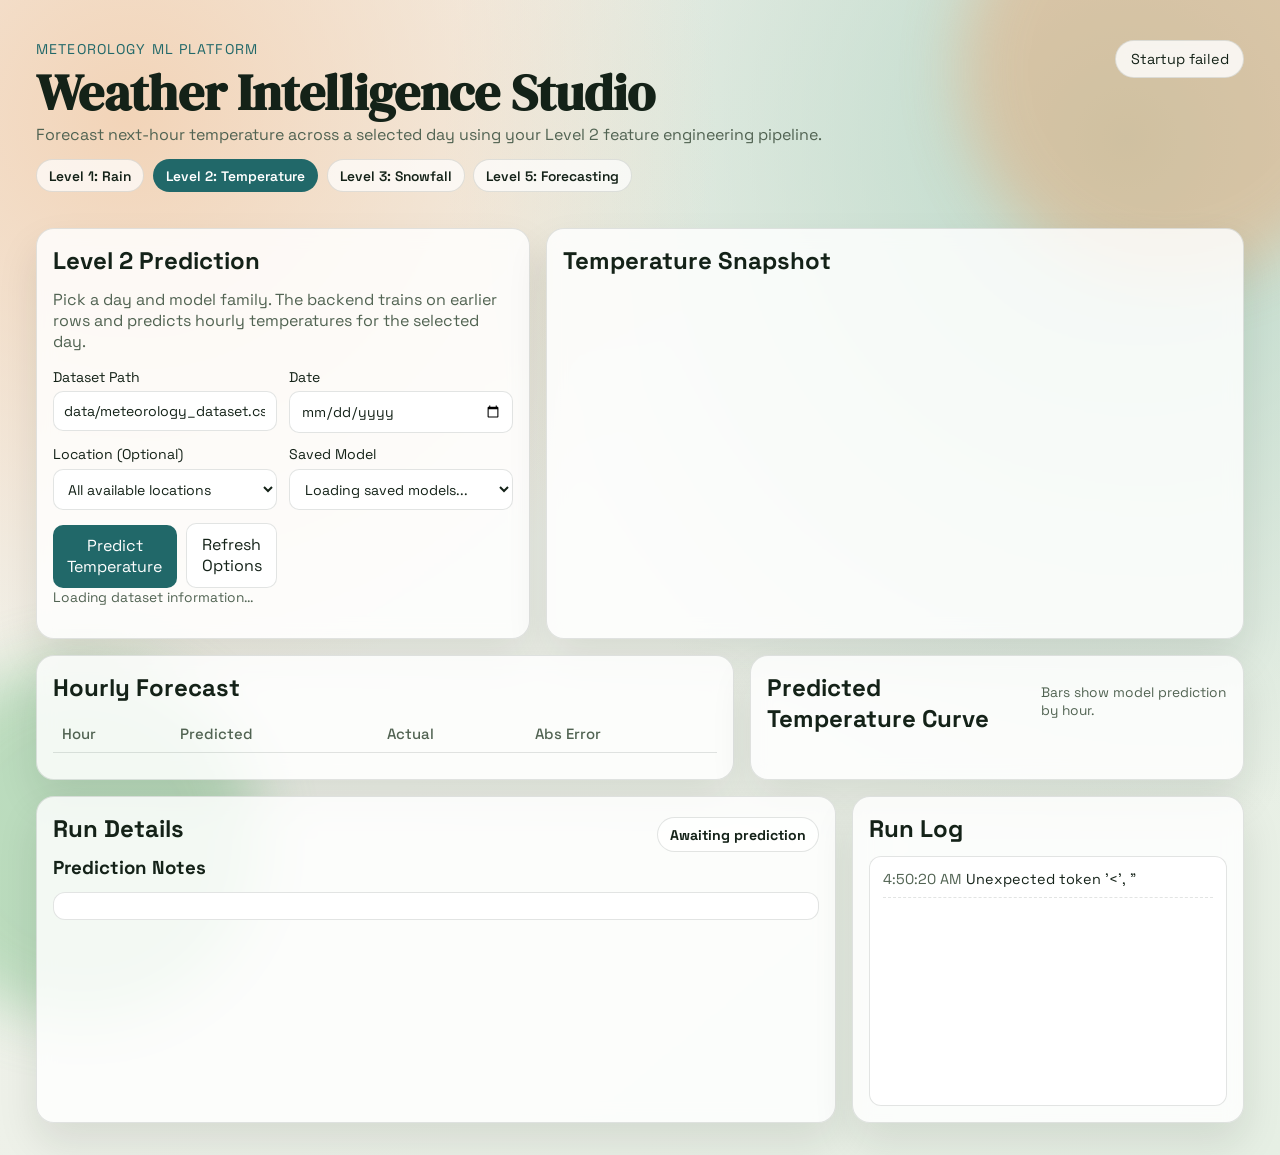
==== commit 45a41b56: "feat: Implement initial web interface and backend for Weather Intelligence Studio, integrating Level" ====
--- a/Interface/level2.html
+++ b/Interface/level2.html
@@ -26,10 +26,9 @@
         </p>
         <div class="level-nav">
           <a class="level-link" href="index.html">Level 1: Rain</a>
-          <a class="level-link active" href="level2.html"
-            >Level 2: Temperature</a
-          >
+          <a class="level-link active" href="level2.html">Level 2: Temperature</a>
           <a class="level-link" href="level3.html">Level 3: Snowfall</a>
+          <a class="level-link" href="level5.html">Level 5: Forecasting</a>
         </div>
       </div>
       <div class="status-pill" id="status-pill">System ready</div>
--- a/Interface/style.css
+++ b/Interface/style.css
@@ -325,9 +325,20 @@
 
 .bar-row {
 	display: grid;
-	grid-template-columns: 110px 1fr 60px;
+	grid-template-columns: 150px 1fr 60px;
 	align-items: center;
 	gap: 0.6rem;
+}
+
+.bar-label {
+	font-size: 0.86rem;
+	white-space: nowrap;
+}
+
+.bar-date {
+	color: var(--muted);
+	font-weight: 400;
+	font-size: 0.82rem;
 }
 
 .bar-track {
@@ -451,6 +462,41 @@
 .log-time {
 	color: var(--muted);
 	margin-right: 0.35rem;
+}
+
+.btn-danger {
+	background: var(--danger);
+	color: #fff;
+}
+
+.btn-danger:disabled {
+	opacity: 0.5;
+	cursor: not-allowed;
+}
+
+.target-tabs {
+	display: flex;
+	gap: 0.5rem;
+	flex-wrap: wrap;
+	margin-top: 0.75rem;
+}
+
+.tab-btn {
+	padding: 0.35rem 0.85rem;
+	border-radius: 999px;
+	border: 1px solid var(--line);
+	background: #fff;
+	color: var(--text);
+	font-size: 0.84rem;
+	font-weight: 600;
+	cursor: pointer;
+	transition: background 160ms ease, color 160ms ease;
+}
+
+.tab-btn.active {
+	background: var(--primary);
+	color: #fff;
+	border-color: transparent;
 }
 
 @keyframes rise {
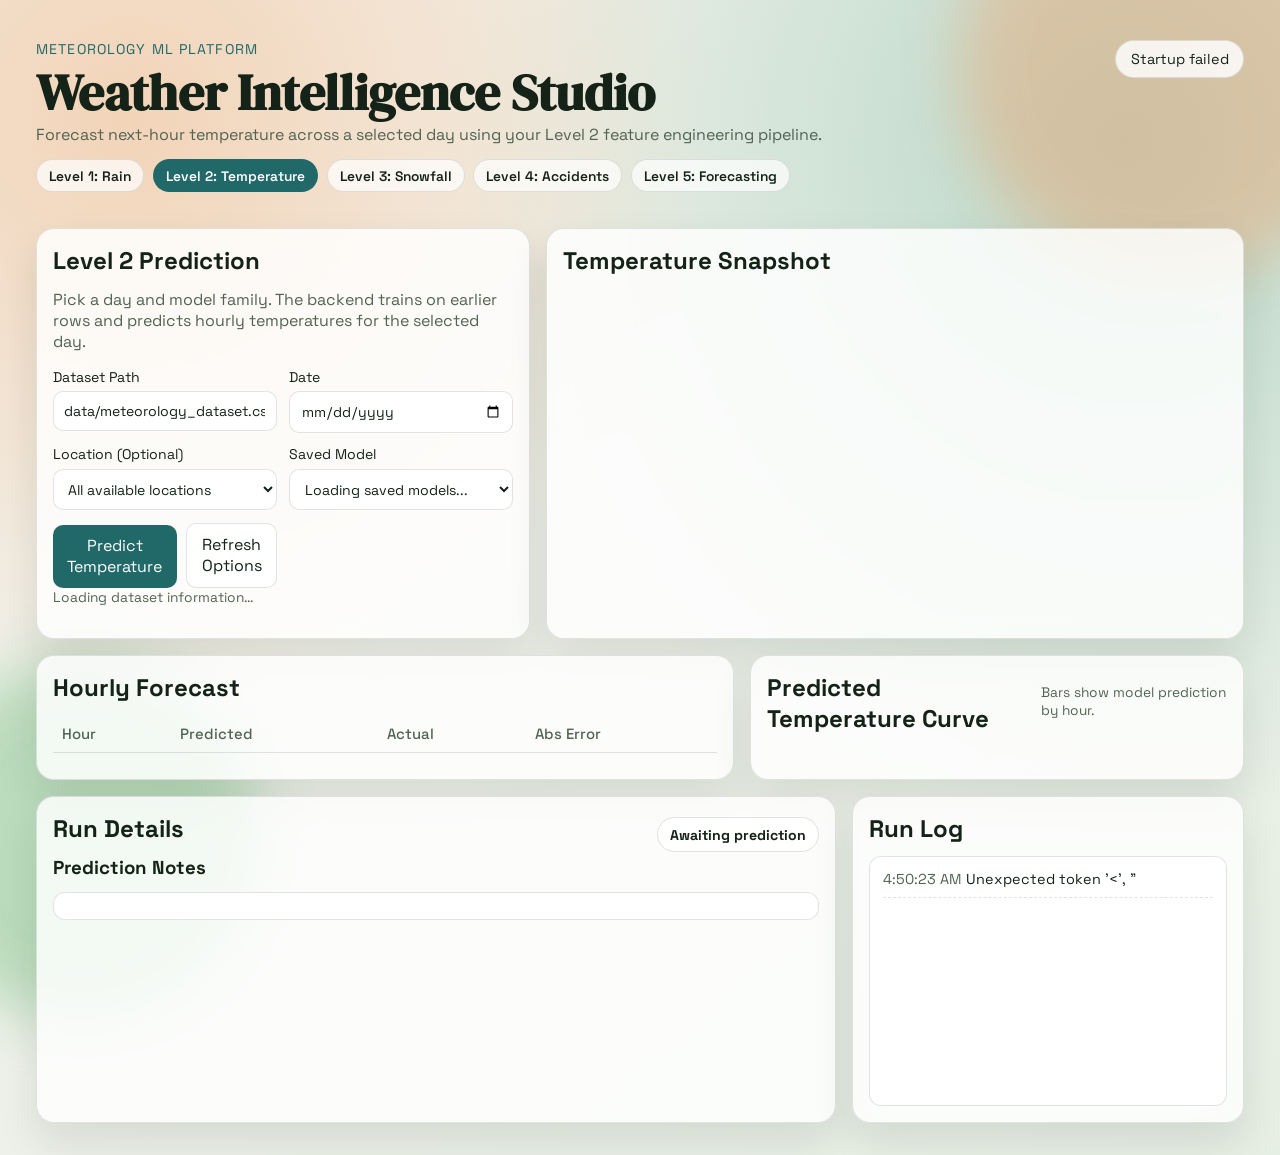
==== commit 209dc099: "Finished level 4 interface" ====
--- a/Interface/level2.html
+++ b/Interface/level2.html
@@ -28,6 +28,7 @@
           <a class="level-link" href="index.html">Level 1: Rain</a>
           <a class="level-link active" href="level2.html">Level 2: Temperature</a>
           <a class="level-link" href="level3.html">Level 3: Snowfall</a>
+          <a class="level-link" href="level4.html">Level 4: Accidents</a>
           <a class="level-link" href="level5.html">Level 5: Forecasting</a>
         </div>
       </div>
